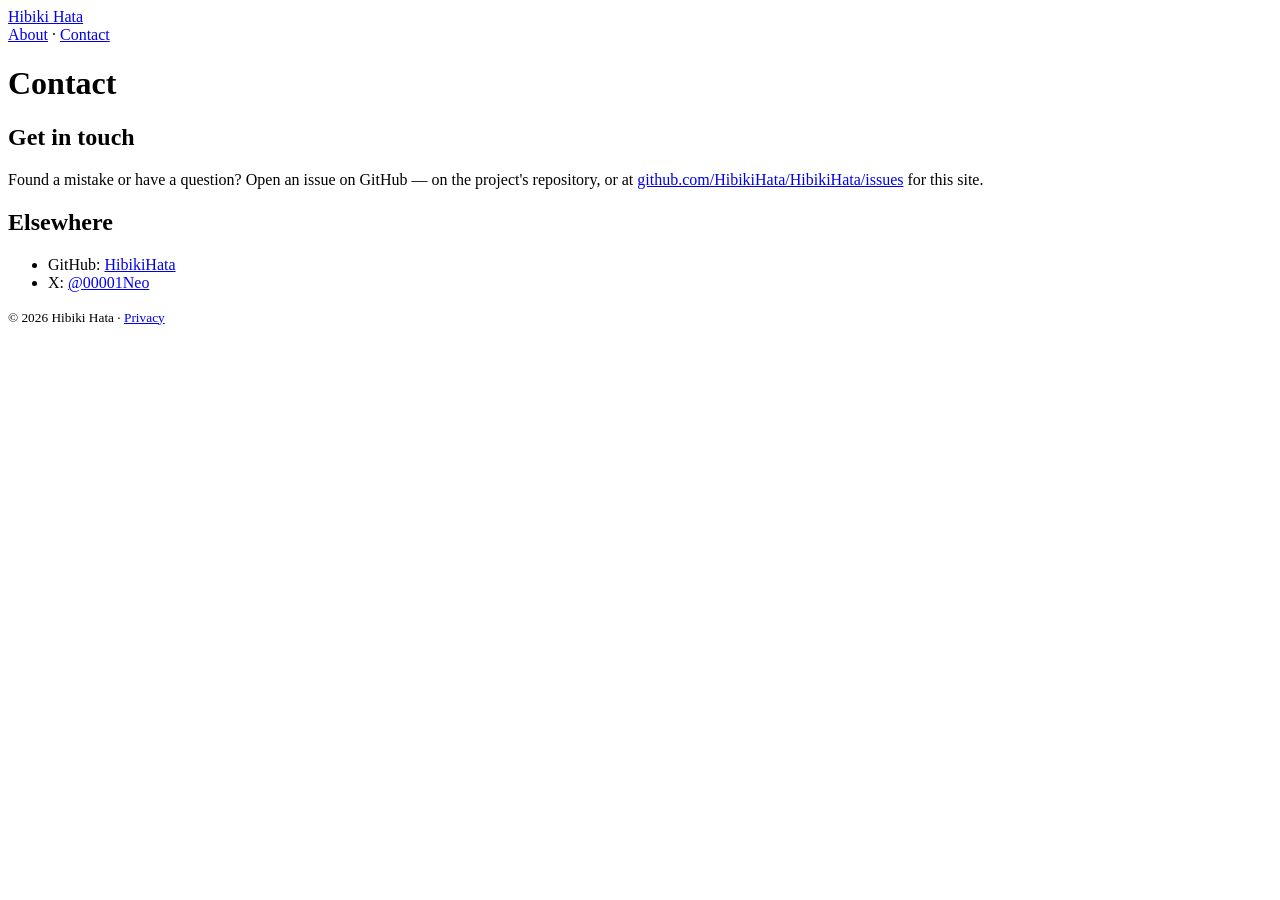
==== public/contact/index.html @ 1dc9a0d9 "feat: add the hibikihata.com site Static pages served from public/: home, about (generated from READ" ====
<!doctype html>
<html lang="en">
<head>
<meta charset="utf-8">
<meta name="viewport" content="width=device-width, initial-scale=1">
<title>Contact — Hibiki Hata</title>
<meta name="description" content="How to reach Hibiki Hata, and where to report issues.">
<link rel="stylesheet" href="/style.css">
<link rel="icon" href="/favicon.svg" type="image/svg+xml">
<script>window.va = window.va || function () { (window.vaq = window.vaq || []).push(arguments); };</script>
<script defer src="/_vercel/insights/script.js"></script>
</head>
<body>
<header>
  <a href="/">Hibiki Hata</a>
  <nav aria-label="Site"><a href="/about/">About</a> · <a href="/contact/">Contact</a></nav>
</header>
<main>
  <h1>Contact</h1>

  <h2>Get in touch</h2>
  <p>Found a mistake or have a question? Open an issue on GitHub — on the project's repository, or at <a href="https://github.com/HibikiHata/HibikiHata/issues">github.com/HibikiHata/HibikiHata/issues</a> for this site.</p>

  <h2>Elsewhere</h2>
  <ul>
    <li>GitHub: <a href="https://github.com/HibikiHata">HibikiHata</a></li>
    <li>X: <a href="https://x.com/00001Neo">@00001Neo</a></li>
  </ul>
</main>
<footer>
  <small>© 2026 Hibiki Hata · <a href="/privacy/">Privacy</a></small>
</footer>
</body>
</html>
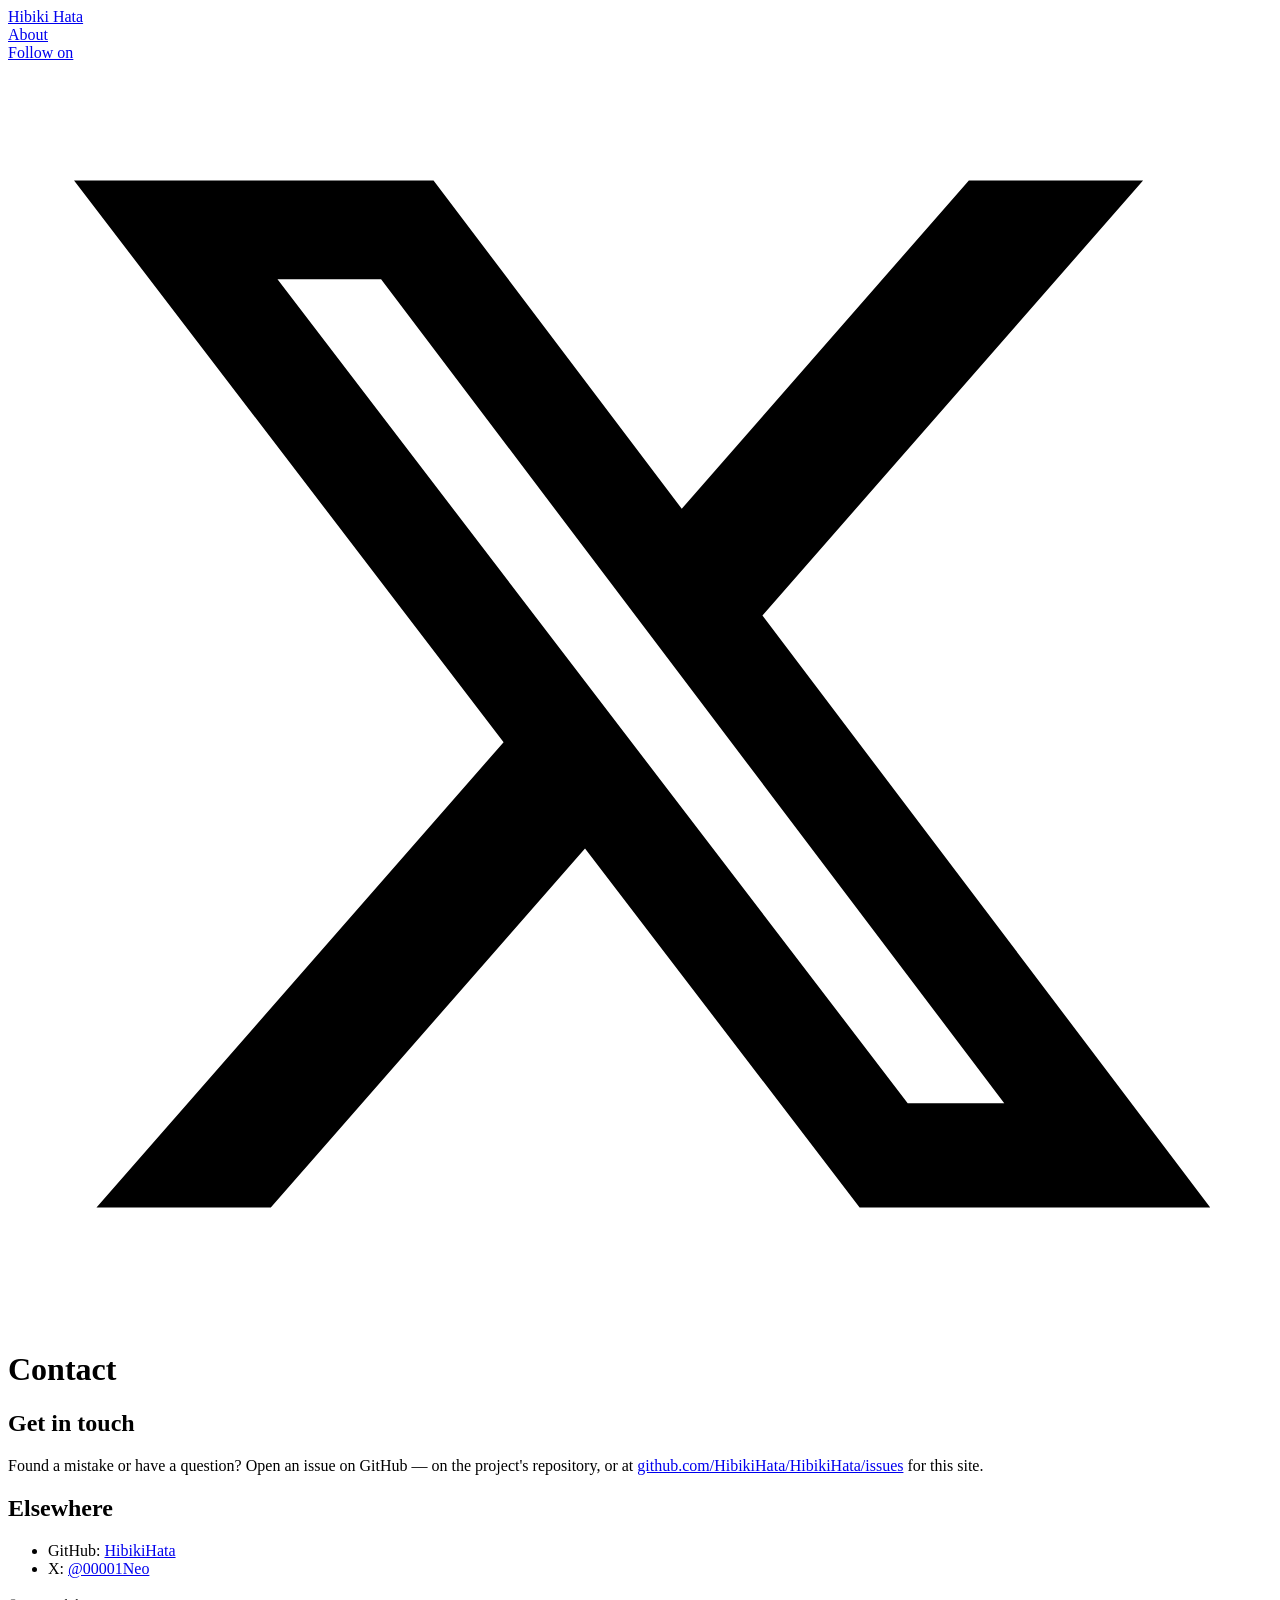
==== commit c0cf98df: "feat: add share metadata, sitemap, 404 page, and X links - Open Graph and X card tags with a self-re" ====
--- a/public/contact/index.html
+++ b/public/contact/index.html
@@ -7,13 +7,28 @@
 <meta name="description" content="How to reach Hibiki Hata, and where to report issues.">
 <link rel="stylesheet" href="/style.css">
 <link rel="icon" href="/favicon.svg" type="image/svg+xml">
+<link rel="canonical" href="https://hibikihata.com/contact/">
+<meta property="og:type" content="website">
+<meta property="og:site_name" content="Hibiki Hata">
+<meta property="og:title" content="Contact — Hibiki Hata">
+<meta property="og:description" content="How to reach Hibiki Hata, and where to report issues.">
+<meta property="og:url" content="https://hibikihata.com/contact/">
+<meta property="og:image" content="https://hibikihata.com/images/og-v1.png">
+<meta property="og:image:width" content="1200">
+<meta property="og:image:height" content="630">
+<meta property="og:image:type" content="image/png">
+<meta property="og:image:alt" content="Hibiki Hata, hibikihata.com">
+<meta name="twitter:card" content="summary_large_image">
+<meta name="twitter:site" content="@00001Neo">
+<meta name="twitter:image:alt" content="Hibiki Hata, hibikihata.com">
 <script>window.va = window.va || function () { (window.vaq = window.vaq || []).push(arguments); };</script>
 <script defer src="/_vercel/insights/script.js"></script>
 </head>
 <body>
 <header>
   <a href="/">Hibiki Hata</a>
-  <nav aria-label="Site"><a href="/about/">About</a> · <a href="/contact/">Contact</a></nav>
+  <nav aria-label="Site"><a href="/about/">About</a></nav>
+  <a class="xbtn follow" href="https://x.com/intent/follow?screen_name=00001Neo" target="_blank" rel="noopener">Follow on<svg viewBox="0 0 24 24" role="img" aria-label="X"><path d="M18.244 2.25h3.308l-7.227 8.26 8.502 11.24H16.17l-5.214-6.817L4.99 21.75H1.68l7.73-8.835L1.254 2.25H8.08l4.713 6.231zm-1.161 17.52h1.833L7.084 4.126H5.117z"/></svg></a>
 </header>
 <main>
   <h1>Contact</h1>
@@ -28,7 +43,7 @@
   </ul>
 </main>
 <footer>
-  <small>© 2026 Hibiki Hata · <a href="/privacy/">Privacy</a></small>
+  <small>© 2026 Hibiki Hata · <a href="/contact/">Contact</a> · <a href="/privacy/">Privacy</a></small>
 </footer>
 </body>
 </html>
